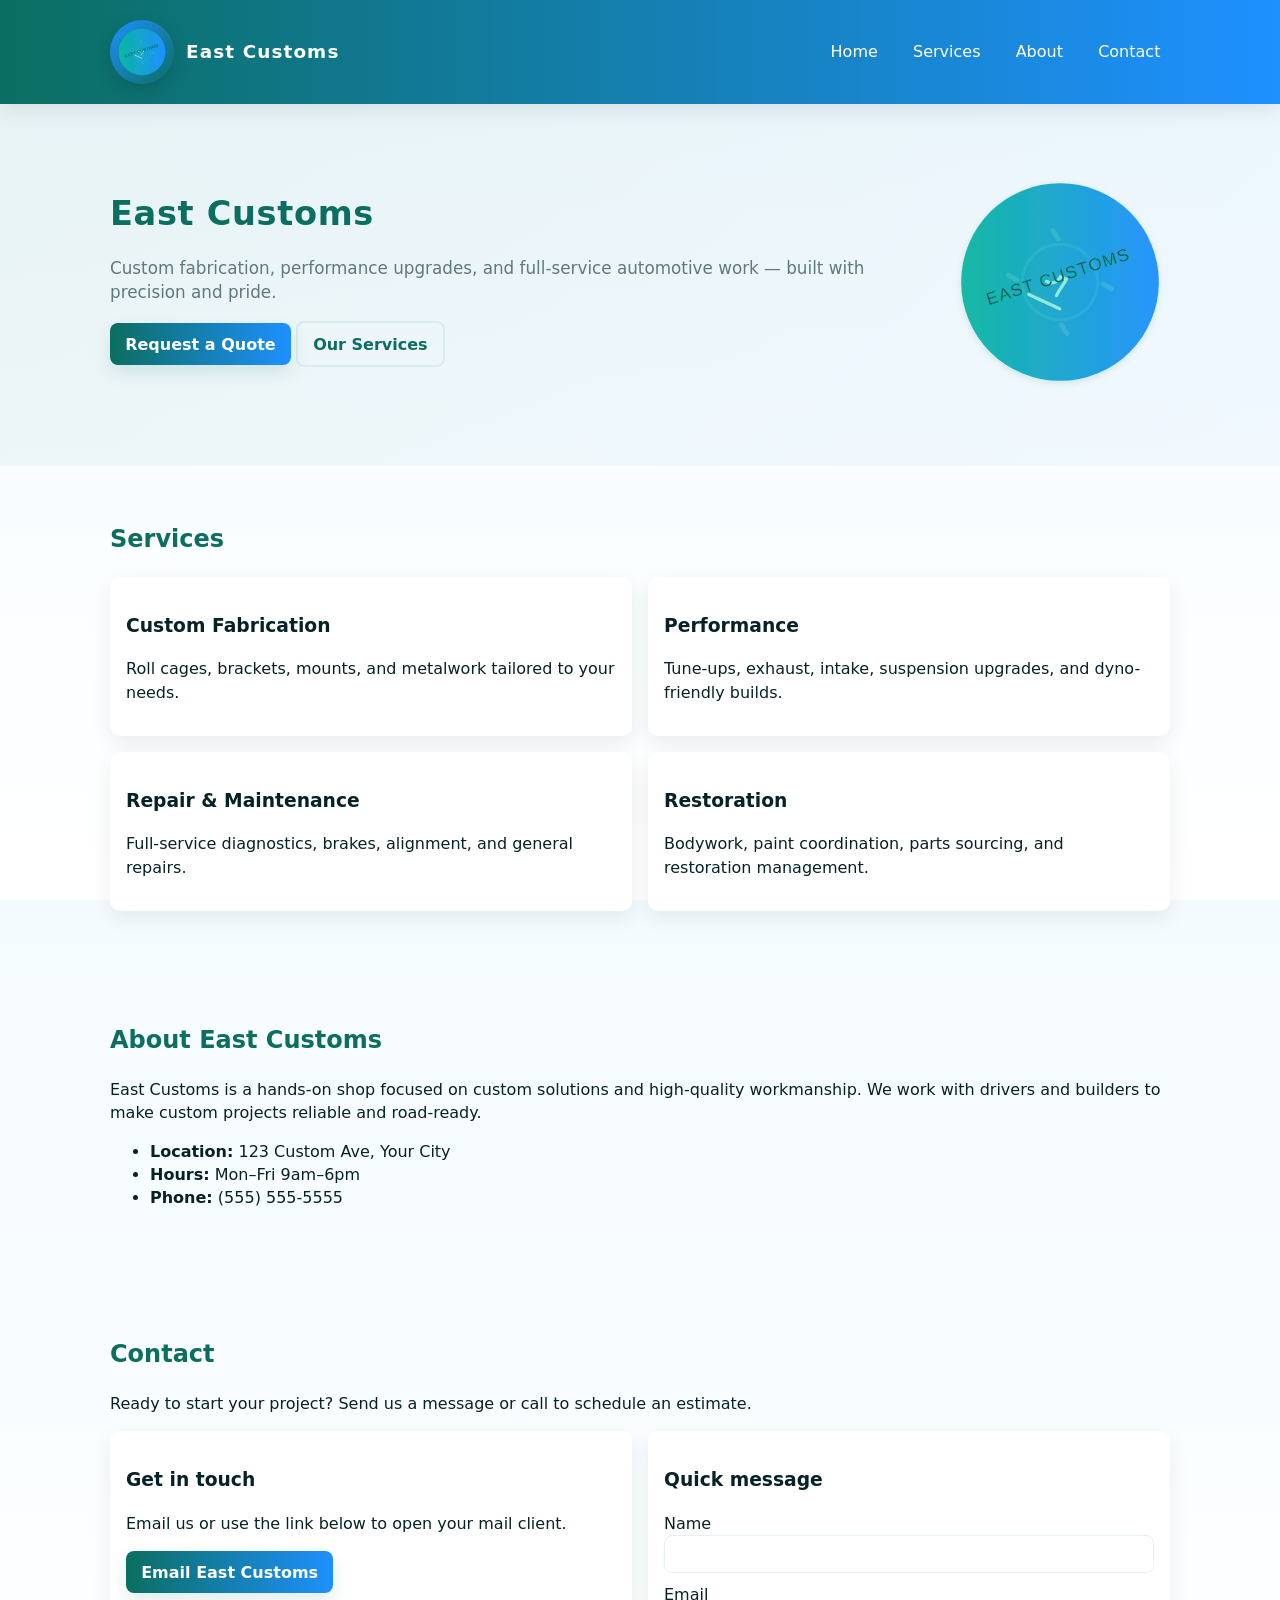
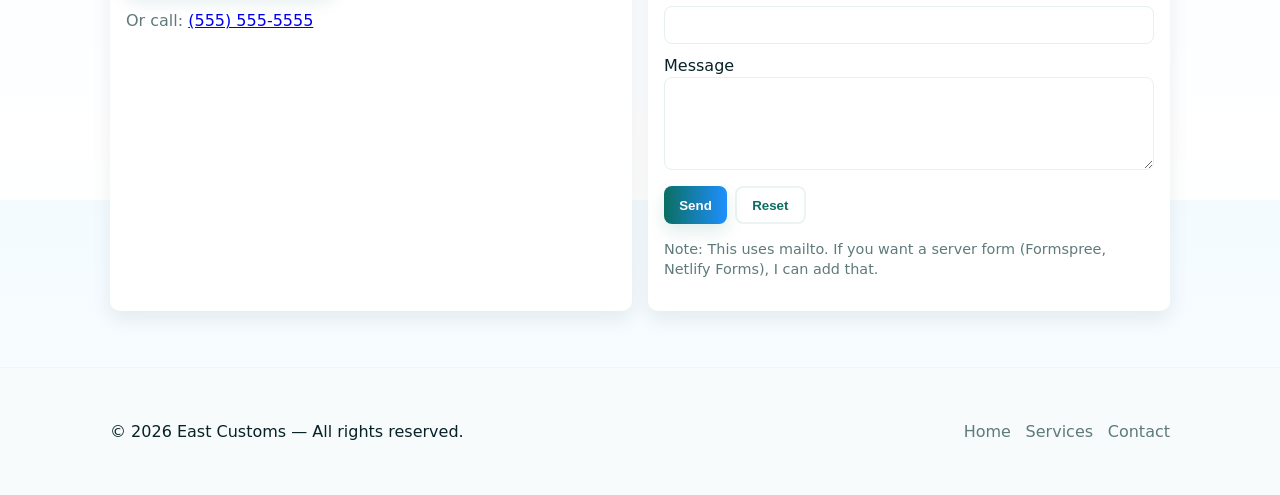
==== index.html @ 45c5d404 "Add East Customs static site files to east-customs-site branch" ====
<!doctype html>
<html lang="en">
<head>
  <meta charset="utf-8" />
  <meta name="viewport" content="width=device-width,initial-scale=1" />
  <title>East Customs — Automotive & Custom Shops</title>
  <meta name="description" content="East Customs — Custom automotive work, fabrication, and repairs. Green & blue themed site." />
  <link rel="stylesheet" href="styles.css" />
  <link rel="icon" href="assets/favicon.png" />
</head>
<body>
  <header class="site-header">
    <div class="container header-inner">
      <a class="brand" href="#home">
        <img src="assets/logo.svg" alt="East Customs logo" class="logo" />
        <span class="brand-text">East Customs</span>
      </a>

      <button id="menuToggle" class="menu-toggle" aria-label="Toggle menu">☰</button>

      <nav class="site-nav" id="siteNav" aria-label="Primary">
        <ul>
          <li><a href="#home">Home</a></li>
          <li><a href="#services">Services</a></li>
          <li><a href="#about">About</a></li>
          <li><a href="#contact">Contact</a></li>
        </ul>
      </nav>
    </div>
  </header>

  <main>
    <section id="home" class="hero">
      <div class="container hero-inner">
        <div class="hero-text">
          <h1>East Customs</h1>
          <p class="lead">Custom fabrication, performance upgrades, and full-service automotive work — built with precision and pride.</p>
          <p class="cta-row">
            <a class="btn primary" href="#contact">Request a Quote</a>
            <a class="btn outline" href="#services">Our Services</a>
          </p>
        </div>
        <div class="hero-image" aria-hidden="true">
          <img src="assets/logo.svg" alt="" />
        </div>
      </div>
    </section>

    <section id="services" class="section services">
      <div class="container">
        <h2>Services</h2>
        <div class="grid services-grid">
          <article class="card">
            <h3>Custom Fabrication</h3>
            <p>Roll cages, brackets, mounts, and metalwork tailored to your needs.</p>
          </article>
          <article class="card">
            <h3>Performance</h3>
            <p>Tune-ups, exhaust, intake, suspension upgrades, and dyno-friendly builds.</p>
          </article>
          <article class="card">
            <h3>Repair & Maintenance</h3>
            <p>Full-service diagnostics, brakes, alignment, and general repairs.</p>
          </article>
          <article class="card">
            <h3>Restoration</h3>
            <p>Bodywork, paint coordination, parts sourcing, and restoration management.</p>
          </article>
        </div>
      </div>
    </section>

    <section id="about" class="section about">
      <div class="container">
        <h2>About East Customs</h2>
        <p>East Customs is a hands-on shop focused on custom solutions and high-quality workmanship. We work with drivers and builders to make custom projects reliable and road-ready.</p>
        <ul class="meta-list">
          <li><strong>Location:</strong> <span>123 Custom Ave, Your City</span></li>
          <li><strong>Hours:</strong> <span>Mon–Fri 9am–6pm</span></li>
          <li><strong>Phone:</strong> <span>(555) 555-5555</span></li>
        </ul>
      </div>
    </section>

    <section id="contact" class="section contact">
      <div class="container">
        <h2>Contact</h2>
        <p>Ready to start your project? Send us a message or call to schedule an estimate.</p>

        <div class="contact-grid">
          <div class="contact-card">
            <h3>Get in touch</h3>
            <p>Email us or use the link below to open your mail client.</p>
            <a class="btn primary" href="mailto:info@eastcustoms.example?subject=Project%20Inquiry">Email East Customs</a>
            <p class="muted">Or call: <a href="tel:+15555555555">(555) 555-5555</a></p>
          </div>

          <div class="contact-card">
            <h3>Quick message</h3>
            <form action="mailto:info@eastcustoms.example" method="post" enctype="text/plain" class="contact-form">
              <label>
                <span>Name</span>
                <input name="Name" required />
              </label>
              <label>
                <span>Email</span>
                <input name="Email" type="email" required />
              </label>
              <label>
                <span>Message</span>
                <textarea name="Message" rows="4" required></textarea>
              </label>
              <div class="form-row">
                <button class="btn primary" type="submit">Send</button>
                <button class="btn outline" type="reset">Reset</button>
              </div>
              <p class="muted small">Note: This uses mailto. If you want a server form (Formspree, Netlify Forms), I can add that.</p>
            </form>
          </div>
        </div>
      </div>
    </section>
  </main>

  <footer class="site-footer">
    <div class="container footer-inner">
      <p>© <span id="year"></span> East Customs — All rights reserved.</p>
      <nav class="footer-nav" aria-label="Footer">
        <a href="#home">Home</a>
        <a href="#services">Services</a>
        <a href="#contact">Contact</a>
      </nav>
    </div>
  </footer>

  <script>
    // small script for toggling mobile nav and year
    document.getElementById('menuToggle').addEventListener('click', function () {
      document.getElementById('siteNav').classList.toggle('open');
    });
    document.getElementById('year').textContent = new Date().getFullYear();
  </script>
</body>
</html>
---- styles.css ----
:root{
  --color-primary: #0B6E61; /* deep teal */
  --color-secondary: #1E90FF; /* bright blue */
  --color-accent: #2ECC71; /* lime green */
  --color-bg: #F4FBFF;
  --color-text: #072227;
  --max-width: 1100px;
  --radius: 10px;
  --gap: 1.25rem;
  --shadow: 0 8px 20px rgba(7,34,39,0.08);
  --muted: #5f7a7a;
}

*{box-sizing:border-box}
html,body{height:100%}
body{
  margin:0;
  font-family:Inter, system-ui, -apple-system, "Segoe UI", Roboto, "Helvetica Neue", Arial;
  color:var(--color-text);
  background:linear-gradient(180deg,var(--color-bg) 0%, #ffffff 100%);
  -webkit-font-smoothing:antialiased;
  -moz-osx-font-smoothing:grayscale;
  line-height:1.45;
}

.container{
  max-width:var(--max-width);
  margin:0 auto;
  padding:1.25rem;
}

/* Header */
.site-header{
  background:linear-gradient(90deg,var(--color-primary),var(--color-secondary));
  color:white;
  position:sticky;
  top:0;
  z-index:30;
  box-shadow:var(--shadow);
}
.header-inner{
  display:flex;
  align-items:center;
  gap:1rem;
  justify-content:space-between;
}
.brand{
  display:flex;
  align-items:center;
  gap:.75rem;
  text-decoration:none;
  color:inherit;
}
.logo{
  width:64px;
  height:64px;
  object-fit:contain;
  border-radius:50%;
  box-shadow:0 6px 18px rgba(0,0,0,0.15);
  background:linear-gradient(135deg,var(--color-secondary),var(--color-primary));
  padding:6px;
}
.brand-text{
  font-weight:700;
  font-size:1.15rem;
  letter-spacing:.06em;
}

/* nav */
.menu-toggle{
  display:none;
  background:transparent;
  border:0;
  color:white;
  font-size:1.35rem;
}
.site-nav ul{
  list-style:none;
  display:flex;
  margin:0;
  gap:1rem;
  padding:0;
}
.site-nav a{
  color:white;
  text-decoration:none;
  padding:.45rem .6rem;
  border-radius:6px;
  transition:background .15s ease;
}
.site-nav a:hover{background:rgba(255,255,255,0.08)}

/* Hero */
.hero{
  padding:3rem 0;
  background:linear-gradient(135deg, rgba(11,110,97,0.06), rgba(30,144,255,0.04));
}
.hero-inner{
  display:flex;
  gap:var(--gap);
  align-items:center;
  justify-content:space-between;
  flex-wrap:wrap;
}
.hero-text{flex:1 1 420px}
.hero h1{
  margin:.2rem 0;
  font-size:2.1rem;
  color:var(--color-primary);
  letter-spacing:.02em;
}
.lead{color:var(--muted); font-size:1.05rem}
.hero-image img{width:220px; max-width:40vw; opacity:0.95}

/* Buttons */
.btn{
  display:inline-block;
  padding:.6rem .95rem;
  border-radius:8px;
  text-decoration:none;
  font-weight:600;
  border:none;
}
.btn.primary{
  background:linear-gradient(90deg,var(--color-primary),var(--color-secondary));
  color:white;
  box-shadow:0 8px 18px rgba(11,110,97,0.12);
}
.btn.outline{
  background:transparent;
  color:var(--color-primary);
  border:2px solid rgba(11,110,97,0.08);
}

/* Sections */
.section{padding:2.25rem 0}
.section h2{margin-top:0;color:var(--color-primary)}

.grid{display:grid; gap:1rem}
.services-grid{
  grid-template-columns:repeat(2,1fr);
}
.card{
  background:white;
  border-radius:var(--radius);
  padding:1rem;
  box-shadow:var(--shadow);
}

/* Contact */
.contact-grid{display:grid; grid-template-columns:1fr 1fr; gap:1rem}
.contact-card{background:white;padding:1rem;border-radius:var(--radius);box-shadow:var(--shadow)}
.contact-form label{display:block;margin-bottom:.6rem}
.contact-form input, .contact-form textarea{
  width:100%; padding:.6rem; border:1px solid #e6f0f0; border-radius:8px; font-size:0.95rem
}
.form-row{display:flex; gap:.5rem; margin-top:.6rem}

/* Footer */
.site-footer{padding:1rem 0;background:#f7fbfc;border-top:1px solid #eef6f7}
.footer-inner{display:flex;align-items:center;justify-content:space-between;gap:1rem}
.footer-nav a{color:var(--muted); text-decoration:none; margin-left:.6rem}

/* Utilities */
.muted{color:var(--muted)}
.small{font-size:.9rem}

/* Responsive */
@media (max-width:880px){
  .services-grid{grid-template-columns:1fr}
  .contact-grid{grid-template-columns:1fr}
  .hero-image{display:none}
  .menu-toggle{display:block}
  .site-nav{position:absolute; right:12px; top:68px; background:linear-gradient(180deg, rgba(255,255,255,0.98), white); border-radius:10px; box-shadow:var(--shadow); display:none;}
  .site-nav.open{display:block}
  .site-nav ul{flex-direction:column; padding:.6rem; gap:0.2rem}
}
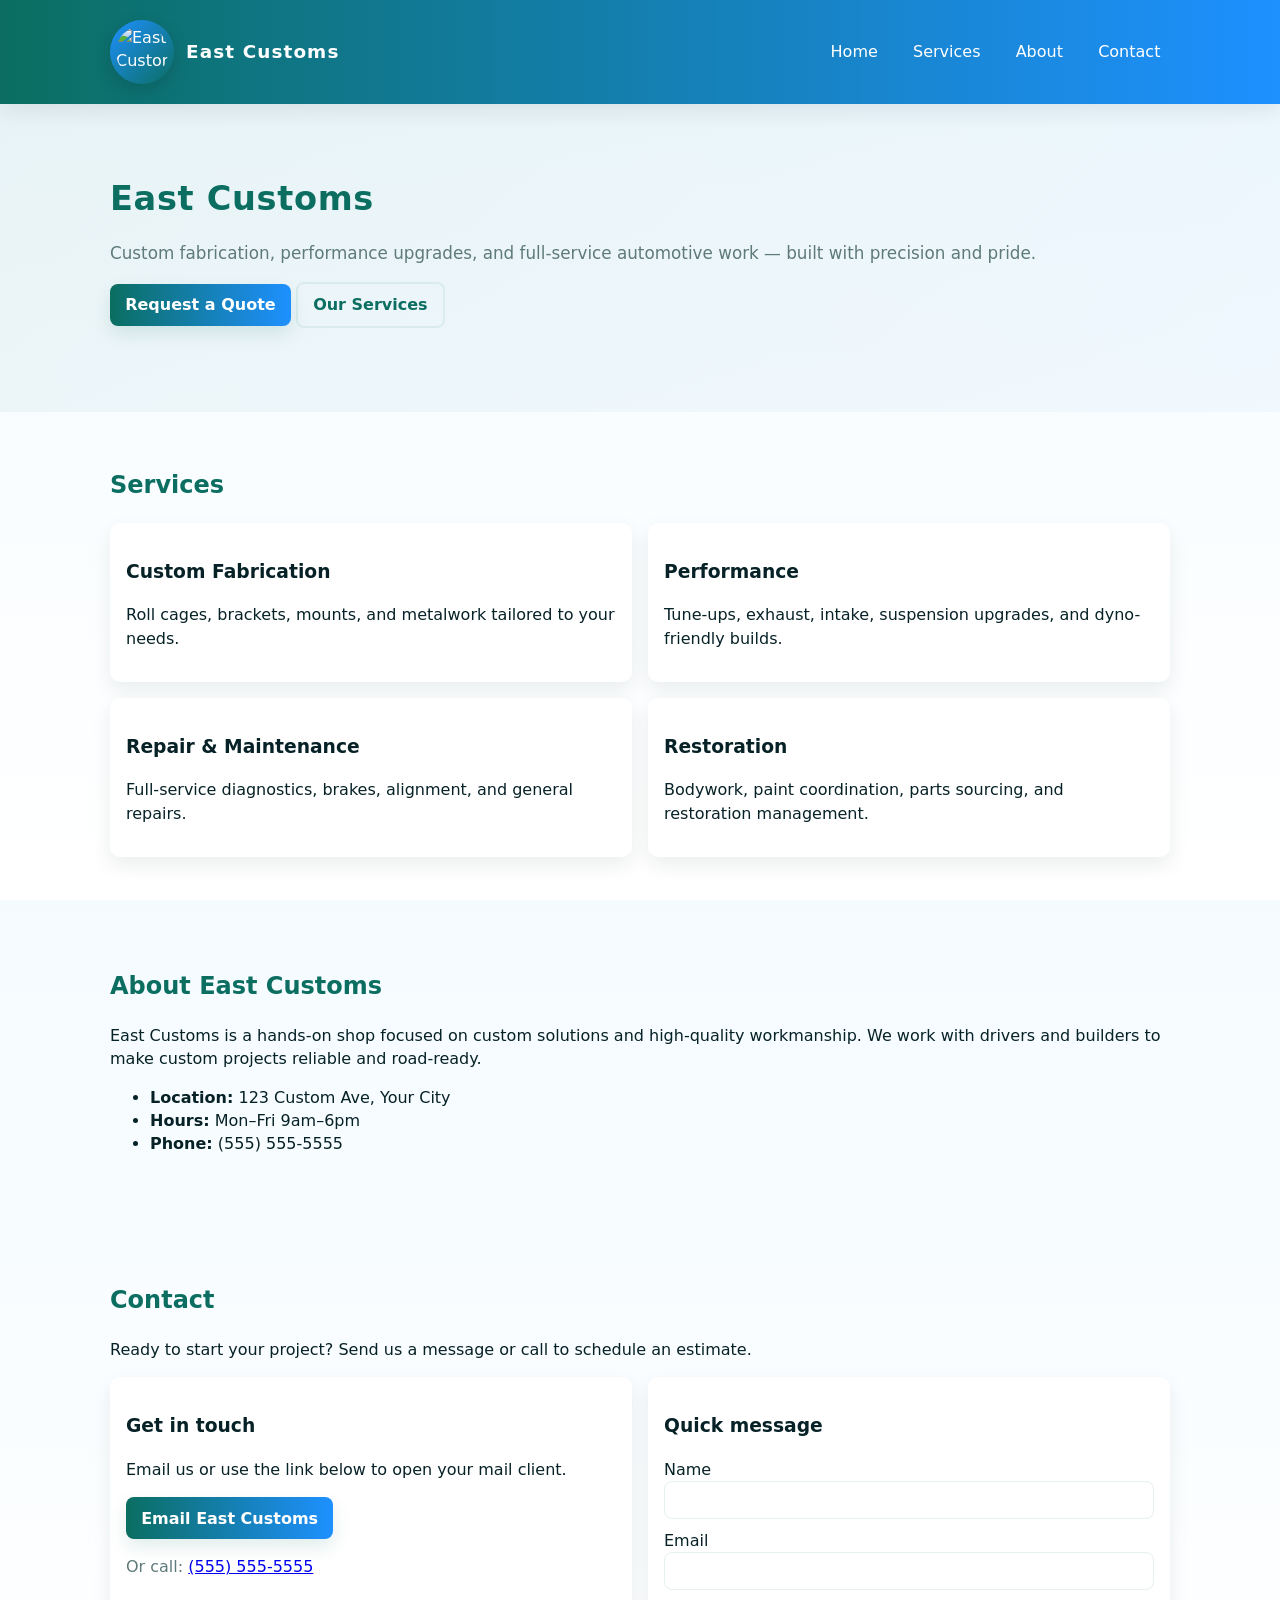
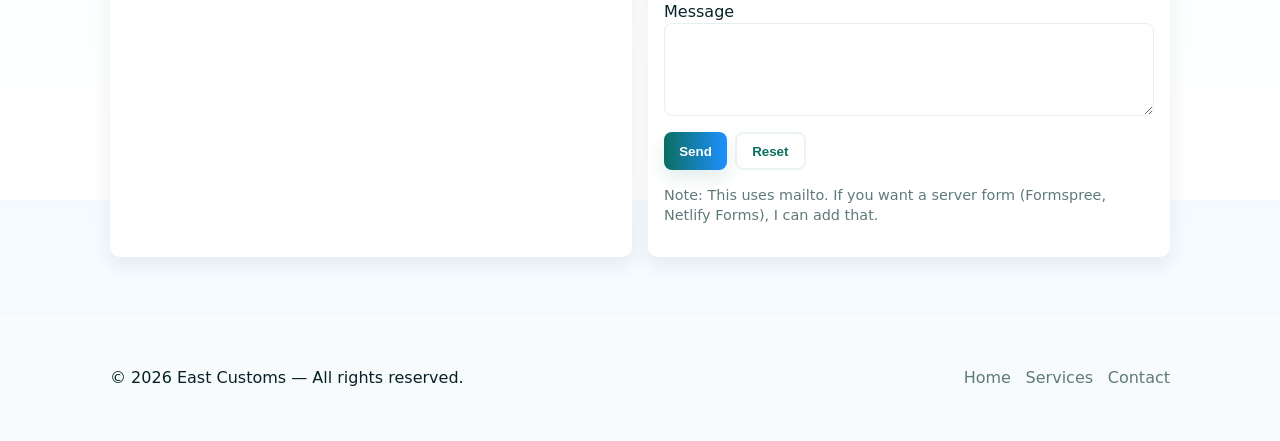
==== commit a588c597: "Replace SVG with uploaded PNG logo and update index + README" ====
--- a/index.html
+++ b/index.html
@@ -12,7 +12,7 @@
   <header class="site-header">
     <div class="container header-inner">
       <a class="brand" href="#home">
-        <img src="assets/logo.svg" alt="East Customs logo" class="logo" />
+        <img src="assets/logo.png" alt="East Customs logo" class="logo" />
         <span class="brand-text">East Customs</span>
       </a>
 
@@ -41,7 +41,7 @@
           </p>
         </div>
         <div class="hero-image" aria-hidden="true">
-          <img src="assets/logo.svg" alt="" />
+          <img src="assets/logo.png" alt="" />
         </div>
       </div>
     </section>
